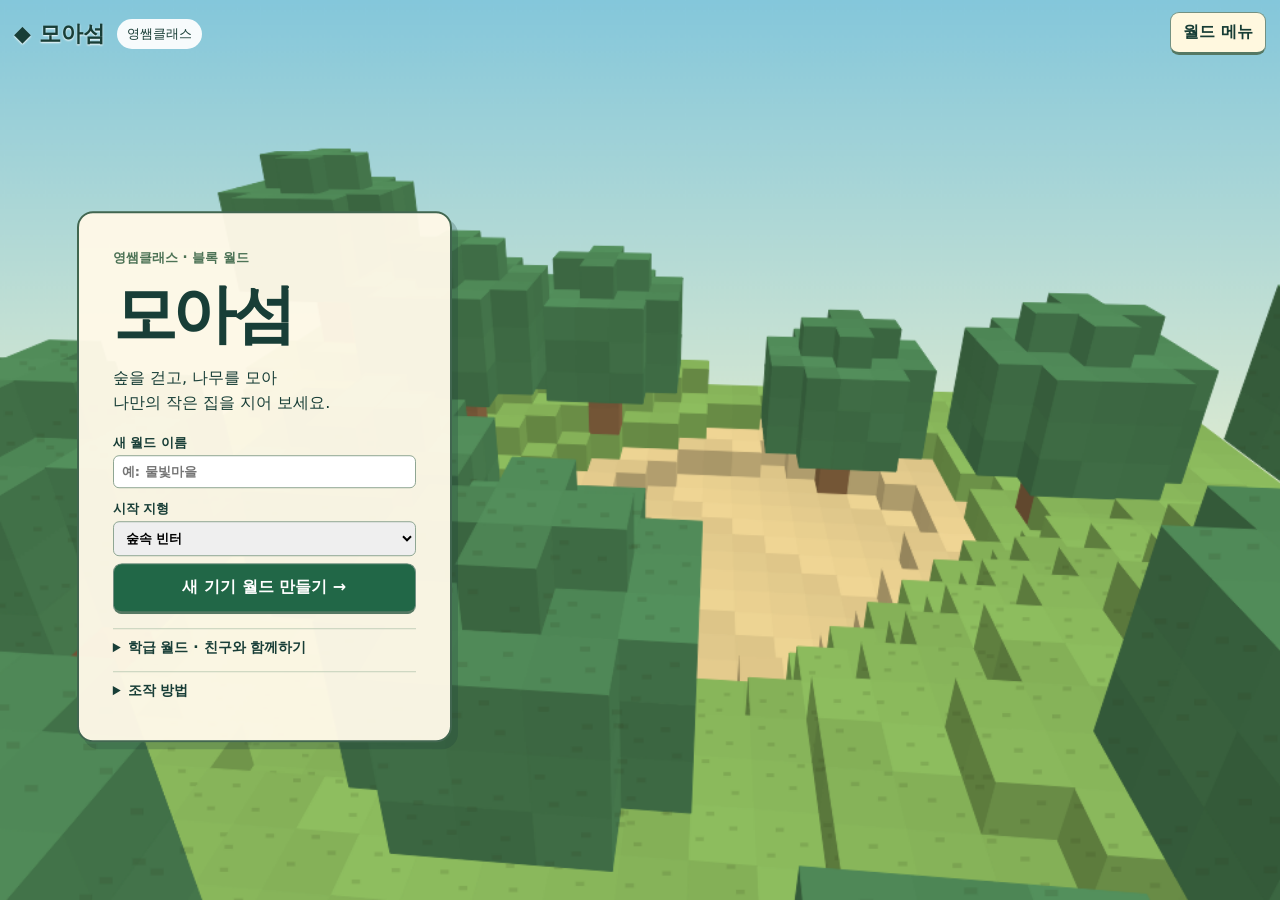
==== docs/index.html @ 3246b6e6 "Release Moa Island 0.2 with three landscapes, crafting and shared worlds" ====
<!doctype html><html lang="ko"><meta charset="utf-8"><meta name="viewport" content="width=device-width,initial-scale=1,viewport-fit=cover"><meta name="theme-color" content="#193d36"><title>모아섬 · 영쌤클래스</title><link rel="stylesheet" href="style.css">
<canvas id="view" aria-label="3D 블록 숲"></canvas>
<header><b>◆ 모아섬</b><span id="status">영쌤클래스</span><button id="cardbutton" hidden>건축 카드</button><button id="menu">월드 메뉴</button></header>
<main id="panel"><small>영쌤클래스 · 블록 월드</small><h1>모아섬</h1><p>숲을 걷고, 나무를 모아<br>나만의 작은 집을 지어 보세요.</p><div id="resume"><label>저장한 월드<select id="saved"></select></label><button id="solo" class="primary">이어서 놀기 →</button></div>
<label>새 월드 이름<input id="worldname" maxlength="24" placeholder="예: 물빛마을"></label><label>시작 지형<select id="biome"><option value="forest">숲속 빈터</option><option value="island">바닷가 작은 섬</option><option value="canyon">바위 협곡</option></select></label><button id="newworld" class="primary">새 기기 월드 만들기 →</button>
<details><summary>학급 월드 · 친구와 함께하기</summary><div id="online"></div></details><details><summary>조작 방법</summary><p>왼쪽 패드로 이동하고 화면을 끌어 둘러보세요. 중앙 십자선을 가까운 블록에 맞춘 뒤 캐기 또는 놓기를 누르세요. 나무 1개로 판자 4개를 만듭니다.</p><p>키보드 W A S D 이동 · 방향키 시점 · 스페이스 점프 · Q 캐기 · E 놓기</p></details><output id="msg"></output></main>
<section id="hud" hidden><i id="aim">＋</i><div id="pad" aria-label="이동 패드"><b>✥</b></div><div id="actions"><button id="signbutton" hidden>표지판 문구</button><button id="jump">↑ 점프</button><button id="mine">⛏ 캐기</button><button id="place">＋ 놓기</button></div><div id="belt"></div><aside id="tip" aria-live="polite"></aside></section>
<script src="config.js"></script><script src="terrain.js"></script><script src="biomes.js"></script><script src="recipes.js"></script><script src="workshop.js"></script><script src="game.js"></script><script src="online.js"></script><dialog id="craftdlg"><small>건축 재료</small><h2>작업대</h2><div id="recipes"></div><button id="craftclose">닫기</button></dialog><dialog id="card"><small>선택 건축 카드</small><h2 id="cardname"></h2><p id="cardbody"></p><button id="cardclose">월드로 돌아가기</button></dialog>
<dialog id="signdlg"><label>새로 놓을 표지판의 문구<input id="signinput" maxlength="24"></label><button id="signconfirm">문구 적용</button></dialog><script>attachWorkshop()</script></html>
---- docs/style.css ----
*{box-sizing:border-box}body{margin:0;font:16px system-ui,sans-serif;color:#183e37;background:#a9d9e8;overflow:hidden}canvas{position:fixed;inset:0;width:100%;height:100%;touch-action:none}header{position:fixed;inset:12px 14px auto;display:flex;align-items:center;gap:12px;text-shadow:0 1px 2px #fff}header b{font-size:22px}header span{font-size:13px;background:#fffe;padding:6px 10px;border-radius:15px}header button{margin-left:auto}button,summary{font:inherit;font-weight:700;cursor:pointer;touch-action:manipulation}button{background:#fff8df;color:#173d35;border:1px solid #739182;border-bottom:3px solid #557863;border-radius:9px;padding:9px 12px}button:active{transform:translateY(1px)}main{position:fixed;left:6vw;top:50%;transform:translateY(-45%);background:#fff9e9f5;padding:clamp(16px,3vw,34px);border-radius:16px;border:2px solid #416650;box-shadow:6px 7px #193d363d;width:min(375px,88vw);max-height:76dvh;overflow:auto}small{color:#4d7356;font-weight:750}h1{font-size:clamp(38px,7vw,64px);letter-spacing:-.07em;margin:4px 0}p{line-height:1.55;margin:8px 0 18px}.primary{background:#216747;color:white;width:100%;padding:13px}details{margin-top:14px;border-top:1px solid #c3d0bb;padding-top:10px}summary{font-size:14px}details p,output,#online{display:block;font-size:14px;line-height:1.5}output{color:#963618;margin-top:6px}input,select{width:100%;font:inherit;padding:8px;margin:3px 0;border:1px solid #8fa693;border-radius:6px}#online button{margin:3px}#aim,#pad,#actions,#belt,#tip{position:fixed}#aim{left:50%;top:50%;transform:translate(-50%,-50%);font:24px monospace;color:white;text-shadow:0 0 3px black;pointer-events:none}#pad{bottom:82px;left:14px;width:94px;height:94px;border:2px solid #fff9;border-radius:50%;background:#193d366e;display:grid;place-items:center;touch-action:none;color:white}#pad b{font-size:32px;pointer-events:none}#actions{bottom:83px;right:12px;display:grid;grid-template-columns:repeat(2,auto);gap:4px}#jump{grid-column:span 2}#belt{bottom:max(8px,env(safe-area-inset-bottom));left:50%;transform:translateX(-50%);display:flex;background:#193d36cf;border-radius:10px;padding:4px;gap:3px;max-width:99vw}#belt button{min-width:0;padding:4px;font-size:12px;white-space:nowrap}#belt i{display:block;width:15px;height:15px;margin:auto;border:2px outset #fff7}#belt .selected{outline:3px solid #ffce49}#tip{top:65px;left:50%;transform:translateX(-50%);border-radius:12px;background:#123c33dd;color:white;padding:5px 12px;font-size:13px;white-space:nowrap}#tip:empty{display:none}[hidden]{display:none!important}@media(max-height:450px){main{top:55%;max-height:78dvh}#pad{width:76px;height:76px;bottom:26px}#actions{bottom:25px}#belt{max-width:55vw}}
main label,dialog label{display:block;font-size:13px;font-weight:700;margin:9px 0 4px}#belt{overflow-x:auto;justify-content:start;width:max-content;max-width:96vw}#belt button{flex:none}#cardbutton{margin-left:auto}#cardbutton:not([hidden])+button{margin-left:0}dialog{border:2px solid #416650;border-radius:15px;background:#fff8e6;color:#193d36;width:min(340px,90vw);padding:22px}dialog::backdrop{background:#17372d77}#signbutton{grid-column:span 2}header span{overflow:hidden;text-overflow:ellipsis;white-space:nowrap;min-width:0}header button{flex:none}#resume{margin-bottom:12px}#resume[hidden]{display:none}
#recipes{display:grid;gap:6px;margin-bottom:12px}button:disabled{opacity:.55}
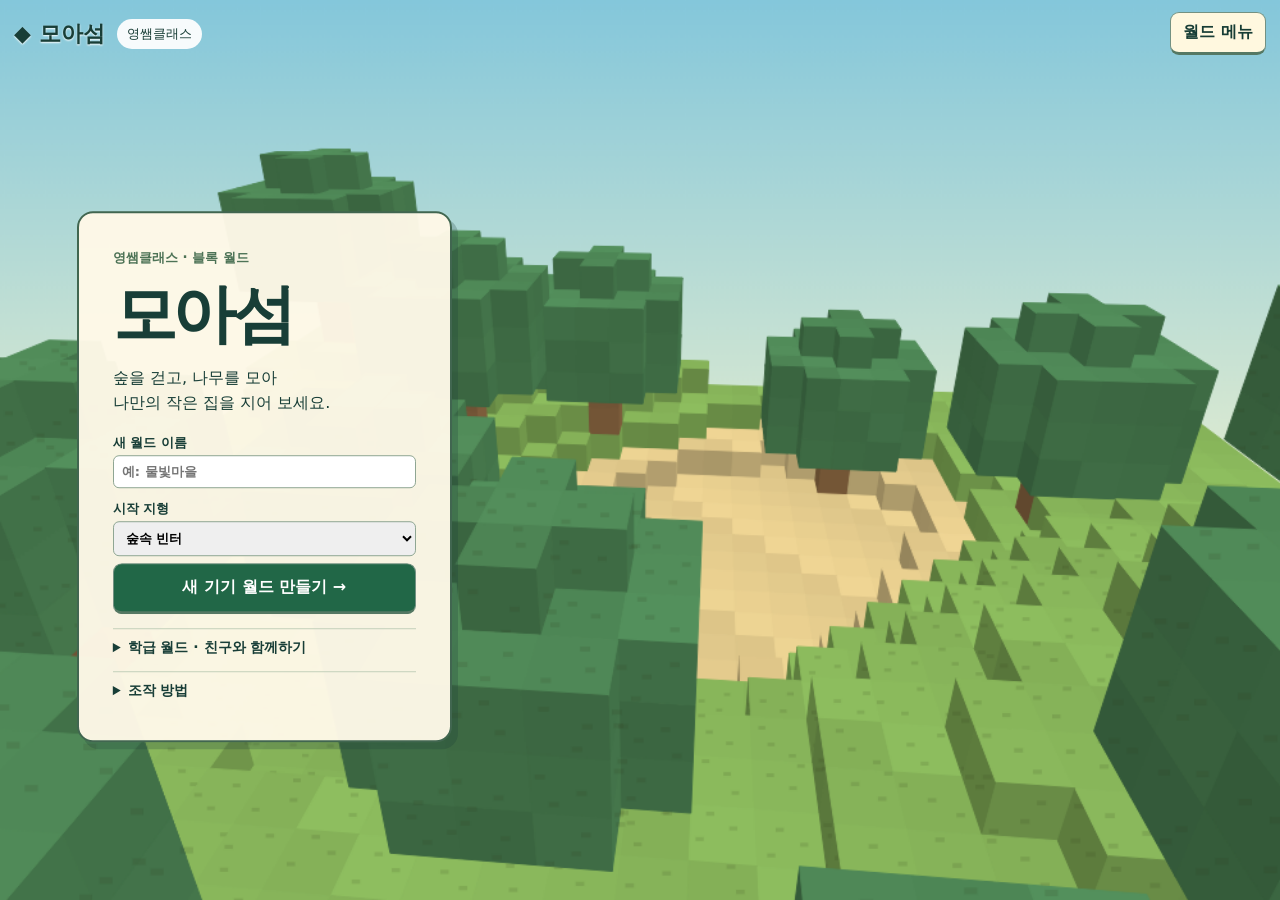
==== commit e04cb04e: "Add third-person explorer, walk animation and perspective switching" ====
--- a/docs/index.html
+++ b/docs/index.html
@@ -3,7 +3,7 @@
 <header><b>◆ 모아섬</b><span id="status">영쌤클래스</span><button id="cardbutton" hidden>건축 카드</button><button id="menu">월드 메뉴</button></header>
 <main id="panel"><small>영쌤클래스 · 블록 월드</small><h1>모아섬</h1><p>숲을 걷고, 나무를 모아<br>나만의 작은 집을 지어 보세요.</p><div id="resume"><label>저장한 월드<select id="saved"></select></label><button id="solo" class="primary">이어서 놀기 →</button></div>
 <label>새 월드 이름<input id="worldname" maxlength="24" placeholder="예: 물빛마을"></label><label>시작 지형<select id="biome"><option value="forest">숲속 빈터</option><option value="island">바닷가 작은 섬</option><option value="canyon">바위 협곡</option></select></label><button id="newworld" class="primary">새 기기 월드 만들기 →</button>
-<details><summary>학급 월드 · 친구와 함께하기</summary><div id="online"></div></details><details><summary>조작 방법</summary><p>왼쪽 패드로 이동하고 화면을 끌어 둘러보세요. 중앙 십자선을 가까운 블록에 맞춘 뒤 캐기 또는 놓기를 누르세요. 나무 1개로 판자 4개를 만듭니다.</p><p>키보드 W A S D 이동 · 방향키 시점 · 스페이스 점프 · Q 캐기 · E 놓기</p></details><output id="msg"></output></main>
-<section id="hud" hidden><i id="aim">＋</i><div id="pad" aria-label="이동 패드"><b>✥</b></div><div id="actions"><button id="signbutton" hidden>표지판 문구</button><button id="jump">↑ 점프</button><button id="mine">⛏ 캐기</button><button id="place">＋ 놓기</button></div><div id="belt"></div><aside id="tip" aria-live="polite"></aside></section>
-<script src="config.js"></script><script src="terrain.js"></script><script src="biomes.js"></script><script src="recipes.js"></script><script src="workshop.js"></script><script src="game.js"></script><script src="online.js"></script><dialog id="craftdlg"><small>건축 재료</small><h2>작업대</h2><div id="recipes"></div><button id="craftclose">닫기</button></dialog><dialog id="card"><small>선택 건축 카드</small><h2 id="cardname"></h2><p id="cardbody"></p><button id="cardclose">월드로 돌아가기</button></dialog>
+<details><summary>학급 월드 · 친구와 함께하기</summary><div id="online"></div></details><details><summary>조작 방법</summary><p>시점 버튼으로 3인칭과 1인칭을 전환하세요. 왼쪽 패드로 이동하고 화면을 끌어 둘러보세요. 중앙 십자선을 가까운 블록에 맞춘 뒤 캐기 또는 놓기를 누르세요. 나무 1개로 판자 4개를 만듭니다.</p><p>키보드 W A S D 이동 · 방향키 시점 · 스페이스 점프 · Q 캐기 · E 놓기</p></details><output id="msg"></output></main>
+<section id="hud" hidden><button id="perspective" title="1인칭과 3인칭 전환">시점 · 3인칭</button><i id="aim">＋</i><div id="pad" aria-label="이동 패드"><b>✥</b></div><div id="actions"><button id="signbutton" hidden>표지판 문구</button><button id="jump">↑ 점프</button><button id="mine">⛏ 캐기</button><button id="place">＋ 놓기</button></div><div id="belt"></div><aside id="tip" aria-live="polite"></aside></section>
+<script src="config.js"></script><script src="terrain.js"></script><script src="biomes.js"></script><script src="recipes.js"></script><script src="workshop.js"></script><script src="perspective.js"></script><script src="game.js"></script><script src="online.js"></script><dialog id="craftdlg"><small>건축 재료</small><h2>작업대</h2><div id="recipes"></div><button id="craftclose">닫기</button></dialog><dialog id="card"><small>선택 건축 카드</small><h2 id="cardname"></h2><p id="cardbody"></p><button id="cardclose">월드로 돌아가기</button></dialog>
 <dialog id="signdlg"><label>새로 놓을 표지판의 문구<input id="signinput" maxlength="24"></label><button id="signconfirm">문구 적용</button></dialog><script>attachWorkshop()</script></html>
--- a/docs/style.css
+++ b/docs/style.css
@@ -1,3 +1,5 @@
 *{box-sizing:border-box}body{margin:0;font:16px system-ui,sans-serif;color:#183e37;background:#a9d9e8;overflow:hidden}canvas{position:fixed;inset:0;width:100%;height:100%;touch-action:none}header{position:fixed;inset:12px 14px auto;display:flex;align-items:center;gap:12px;text-shadow:0 1px 2px #fff}header b{font-size:22px}header span{font-size:13px;background:#fffe;padding:6px 10px;border-radius:15px}header button{margin-left:auto}button,summary{font:inherit;font-weight:700;cursor:pointer;touch-action:manipulation}button{background:#fff8df;color:#173d35;border:1px solid #739182;border-bottom:3px solid #557863;border-radius:9px;padding:9px 12px}button:active{transform:translateY(1px)}main{position:fixed;left:6vw;top:50%;transform:translateY(-45%);background:#fff9e9f5;padding:clamp(16px,3vw,34px);border-radius:16px;border:2px solid #416650;box-shadow:6px 7px #193d363d;width:min(375px,88vw);max-height:76dvh;overflow:auto}small{color:#4d7356;font-weight:750}h1{font-size:clamp(38px,7vw,64px);letter-spacing:-.07em;margin:4px 0}p{line-height:1.55;margin:8px 0 18px}.primary{background:#216747;color:white;width:100%;padding:13px}details{margin-top:14px;border-top:1px solid #c3d0bb;padding-top:10px}summary{font-size:14px}details p,output,#online{display:block;font-size:14px;line-height:1.5}output{color:#963618;margin-top:6px}input,select{width:100%;font:inherit;padding:8px;margin:3px 0;border:1px solid #8fa693;border-radius:6px}#online button{margin:3px}#aim,#pad,#actions,#belt,#tip{position:fixed}#aim{left:50%;top:50%;transform:translate(-50%,-50%);font:24px monospace;color:white;text-shadow:0 0 3px black;pointer-events:none}#pad{bottom:82px;left:14px;width:94px;height:94px;border:2px solid #fff9;border-radius:50%;background:#193d366e;display:grid;place-items:center;touch-action:none;color:white}#pad b{font-size:32px;pointer-events:none}#actions{bottom:83px;right:12px;display:grid;grid-template-columns:repeat(2,auto);gap:4px}#jump{grid-column:span 2}#belt{bottom:max(8px,env(safe-area-inset-bottom));left:50%;transform:translateX(-50%);display:flex;background:#193d36cf;border-radius:10px;padding:4px;gap:3px;max-width:99vw}#belt button{min-width:0;padding:4px;font-size:12px;white-space:nowrap}#belt i{display:block;width:15px;height:15px;margin:auto;border:2px outset #fff7}#belt .selected{outline:3px solid #ffce49}#tip{top:65px;left:50%;transform:translateX(-50%);border-radius:12px;background:#123c33dd;color:white;padding:5px 12px;font-size:13px;white-space:nowrap}#tip:empty{display:none}[hidden]{display:none!important}@media(max-height:450px){main{top:55%;max-height:78dvh}#pad{width:76px;height:76px;bottom:26px}#actions{bottom:25px}#belt{max-width:55vw}}
 main label,dialog label{display:block;font-size:13px;font-weight:700;margin:9px 0 4px}#belt{overflow-x:auto;justify-content:start;width:max-content;max-width:96vw}#belt button{flex:none}#cardbutton{margin-left:auto}#cardbutton:not([hidden])+button{margin-left:0}dialog{border:2px solid #416650;border-radius:15px;background:#fff8e6;color:#193d36;width:min(340px,90vw);padding:22px}dialog::backdrop{background:#17372d77}#signbutton{grid-column:span 2}header span{overflow:hidden;text-overflow:ellipsis;white-space:nowrap;min-width:0}header button{flex:none}#resume{margin-bottom:12px}#resume[hidden]{display:none}
 #recipes{display:grid;gap:6px;margin-bottom:12px}button:disabled{opacity:.55}
+
+#perspective{position:fixed;top:62px;right:14px;font-size:13px;background:#fff8dfed}
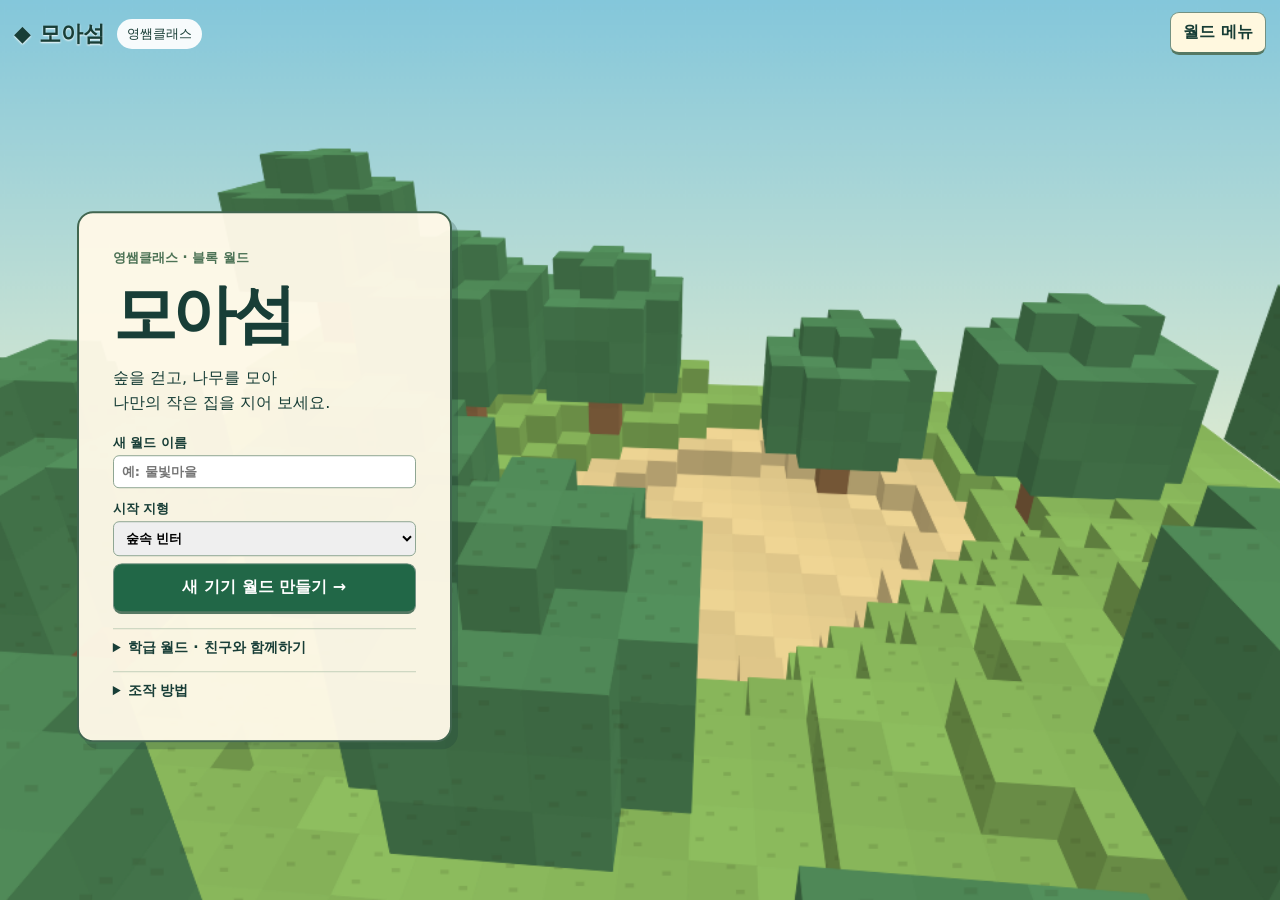
==== commit 35730ed3: "Refresh cached game assets for returning players" ====
--- a/docs/index.html
+++ b/docs/index.html
@@ -1,9 +1,9 @@
-<!doctype html><html lang="ko"><meta charset="utf-8"><meta name="viewport" content="width=device-width,initial-scale=1,viewport-fit=cover"><meta name="theme-color" content="#193d36"><title>모아섬 · 영쌤클래스</title><link rel="stylesheet" href="style.css">
+<!doctype html><html lang="ko"><meta charset="utf-8"><meta name="viewport" content="width=device-width,initial-scale=1,viewport-fit=cover"><meta name="theme-color" content="#193d36"><title>모아섬 · 영쌤클래스</title><link rel="stylesheet" href="style.css?v=03">
 <canvas id="view" aria-label="3D 블록 숲"></canvas>
 <header><b>◆ 모아섬</b><span id="status">영쌤클래스</span><button id="cardbutton" hidden>건축 카드</button><button id="menu">월드 메뉴</button></header>
 <main id="panel"><small>영쌤클래스 · 블록 월드</small><h1>모아섬</h1><p>숲을 걷고, 나무를 모아<br>나만의 작은 집을 지어 보세요.</p><div id="resume"><label>저장한 월드<select id="saved"></select></label><button id="solo" class="primary">이어서 놀기 →</button></div>
 <label>새 월드 이름<input id="worldname" maxlength="24" placeholder="예: 물빛마을"></label><label>시작 지형<select id="biome"><option value="forest">숲속 빈터</option><option value="island">바닷가 작은 섬</option><option value="canyon">바위 협곡</option></select></label><button id="newworld" class="primary">새 기기 월드 만들기 →</button>
 <details><summary>학급 월드 · 친구와 함께하기</summary><div id="online"></div></details><details><summary>조작 방법</summary><p>시점 버튼으로 3인칭과 1인칭을 전환하세요. 왼쪽 패드로 이동하고 화면을 끌어 둘러보세요. 중앙 십자선을 가까운 블록에 맞춘 뒤 캐기 또는 놓기를 누르세요. 나무 1개로 판자 4개를 만듭니다.</p><p>키보드 W A S D 이동 · 방향키 시점 · 스페이스 점프 · Q 캐기 · E 놓기</p></details><output id="msg"></output></main>
 <section id="hud" hidden><button id="perspective" title="1인칭과 3인칭 전환">시점 · 3인칭</button><i id="aim">＋</i><div id="pad" aria-label="이동 패드"><b>✥</b></div><div id="actions"><button id="signbutton" hidden>표지판 문구</button><button id="jump">↑ 점프</button><button id="mine">⛏ 캐기</button><button id="place">＋ 놓기</button></div><div id="belt"></div><aside id="tip" aria-live="polite"></aside></section>
-<script src="config.js"></script><script src="terrain.js"></script><script src="biomes.js"></script><script src="recipes.js"></script><script src="workshop.js"></script><script src="perspective.js"></script><script src="game.js"></script><script src="online.js"></script><dialog id="craftdlg"><small>건축 재료</small><h2>작업대</h2><div id="recipes"></div><button id="craftclose">닫기</button></dialog><dialog id="card"><small>선택 건축 카드</small><h2 id="cardname"></h2><p id="cardbody"></p><button id="cardclose">월드로 돌아가기</button></dialog>
+<script src="config.js"></script><script src="terrain.js"></script><script src="biomes.js"></script><script src="recipes.js"></script><script src="workshop.js"></script><script src="perspective.js"></script><script src="game.js?v=03"></script><script src="online.js"></script><dialog id="craftdlg"><small>건축 재료</small><h2>작업대</h2><div id="recipes"></div><button id="craftclose">닫기</button></dialog><dialog id="card"><small>선택 건축 카드</small><h2 id="cardname"></h2><p id="cardbody"></p><button id="cardclose">월드로 돌아가기</button></dialog>
 <dialog id="signdlg"><label>새로 놓을 표지판의 문구<input id="signinput" maxlength="24"></label><button id="signconfirm">문구 적용</button></dialog><script>attachWorkshop()</script></html>
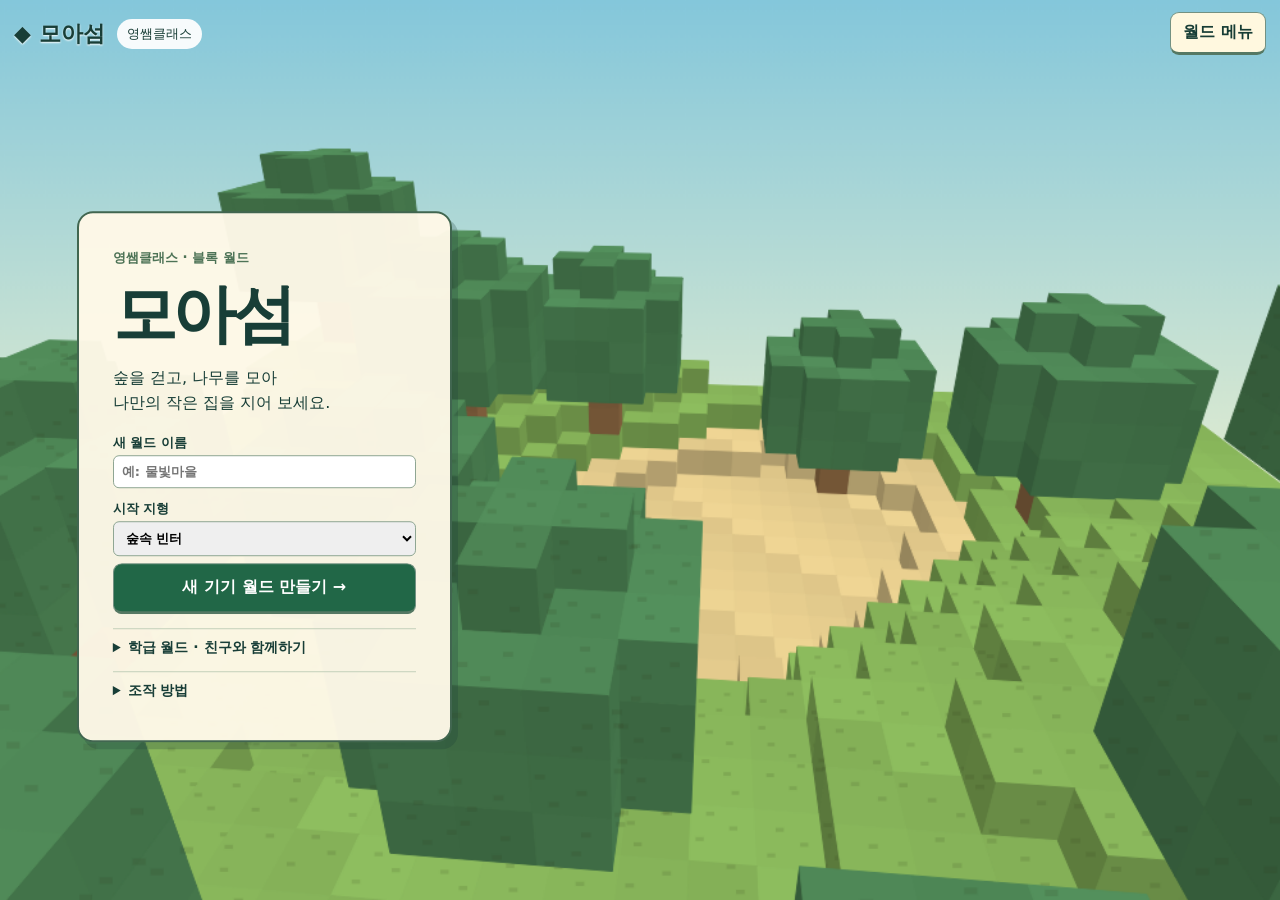
==== commit 8aa253ee: "Suppress native long-press selection on game controls" ====
--- a/docs/index.html
+++ b/docs/index.html
@@ -1,9 +1,9 @@
-<!doctype html><html lang="ko"><meta charset="utf-8"><meta name="viewport" content="width=device-width,initial-scale=1,viewport-fit=cover"><meta name="theme-color" content="#193d36"><title>모아섬 · 영쌤클래스</title><link rel="stylesheet" href="style.css?v=03">
+<!doctype html><html lang="ko"><meta charset="utf-8"><meta name="viewport" content="width=device-width,initial-scale=1,viewport-fit=cover"><meta name="theme-color" content="#193d36"><title>모아섬 · 영쌤클래스</title><link rel="stylesheet" href="style.css?v=04">
 <canvas id="view" aria-label="3D 블록 숲"></canvas>
 <header><b>◆ 모아섬</b><span id="status">영쌤클래스</span><button id="cardbutton" hidden>건축 카드</button><button id="menu">월드 메뉴</button></header>
 <main id="panel"><small>영쌤클래스 · 블록 월드</small><h1>모아섬</h1><p>숲을 걷고, 나무를 모아<br>나만의 작은 집을 지어 보세요.</p><div id="resume"><label>저장한 월드<select id="saved"></select></label><button id="solo" class="primary">이어서 놀기 →</button></div>
 <label>새 월드 이름<input id="worldname" maxlength="24" placeholder="예: 물빛마을"></label><label>시작 지형<select id="biome"><option value="forest">숲속 빈터</option><option value="island">바닷가 작은 섬</option><option value="canyon">바위 협곡</option></select></label><button id="newworld" class="primary">새 기기 월드 만들기 →</button>
 <details><summary>학급 월드 · 친구와 함께하기</summary><div id="online"></div></details><details><summary>조작 방법</summary><p>시점 버튼으로 3인칭과 1인칭을 전환하세요. 왼쪽 패드로 이동하고 화면을 끌어 둘러보세요. 중앙 십자선을 가까운 블록에 맞춘 뒤 캐기 또는 놓기를 누르세요. 나무 1개로 판자 4개를 만듭니다.</p><p>키보드 W A S D 이동 · 방향키 시점 · 스페이스 점프 · Q 캐기 · E 놓기</p></details><output id="msg"></output></main>
 <section id="hud" hidden><button id="perspective" title="1인칭과 3인칭 전환">시점 · 3인칭</button><i id="aim">＋</i><div id="pad" aria-label="이동 패드"><b>✥</b></div><div id="actions"><button id="signbutton" hidden>표지판 문구</button><button id="jump">↑ 점프</button><button id="mine">⛏ 캐기</button><button id="place">＋ 놓기</button></div><div id="belt"></div><aside id="tip" aria-live="polite"></aside></section>
-<script src="config.js"></script><script src="terrain.js"></script><script src="biomes.js"></script><script src="recipes.js"></script><script src="workshop.js"></script><script src="perspective.js"></script><script src="game.js?v=03"></script><script src="online.js"></script><dialog id="craftdlg"><small>건축 재료</small><h2>작업대</h2><div id="recipes"></div><button id="craftclose">닫기</button></dialog><dialog id="card"><small>선택 건축 카드</small><h2 id="cardname"></h2><p id="cardbody"></p><button id="cardclose">월드로 돌아가기</button></dialog>
+<script src="config.js"></script><script src="terrain.js"></script><script src="biomes.js"></script><script src="recipes.js"></script><script src="workshop.js"></script><script src="perspective.js"></script><script src="game.js?v=04"></script><script src="online.js"></script><dialog id="craftdlg"><small>건축 재료</small><h2>작업대</h2><div id="recipes"></div><button id="craftclose">닫기</button></dialog><dialog id="card"><small>선택 건축 카드</small><h2 id="cardname"></h2><p id="cardbody"></p><button id="cardclose">월드로 돌아가기</button></dialog>
 <dialog id="signdlg"><label>새로 놓을 표지판의 문구<input id="signinput" maxlength="24"></label><button id="signconfirm">문구 적용</button></dialog><script>attachWorkshop()</script></html>
--- a/docs/style.css
+++ b/docs/style.css
@@ -3,3 +3,10 @@
 #recipes{display:grid;gap:6px;margin-bottom:12px}button:disabled{opacity:.55}
 
 #perspective{position:fixed;top:62px;right:14px;font-size:13px;background:#fff8dfed}
+
+/* A held finger on the play surface stays available for movement and looking. */
+#view, #hud, #hud *, header, header * {
+  -webkit-touch-callout: none;
+  -webkit-user-select: none;
+  user-select: none;
+}
